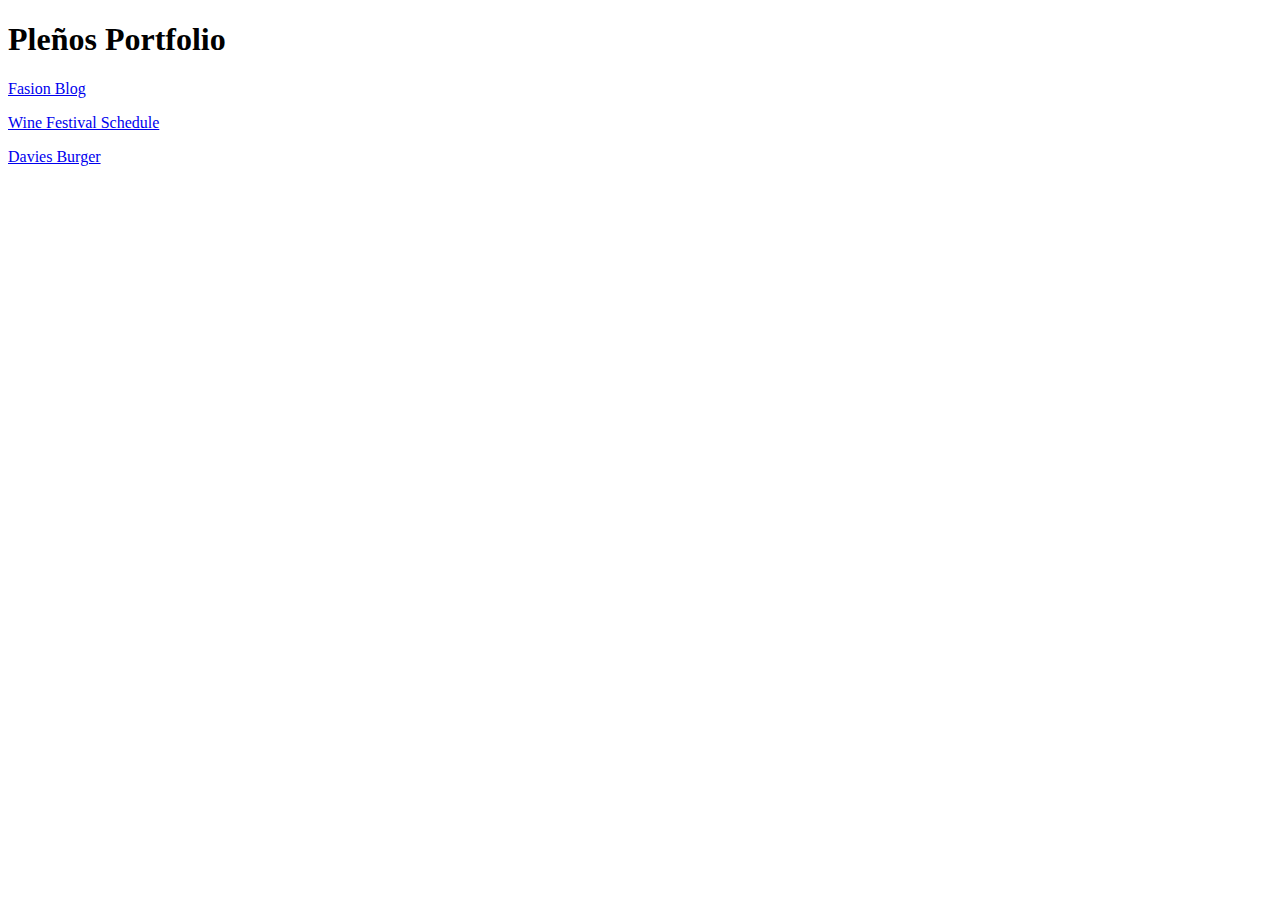
==== index.html @ 3eb18549 "Update index.html" ====
<!DOCTYPE html>
<html lang="en">
<head>
    <meta charset="UTF-8">
    <meta name="viewport" content="width=device-width, initial-scale=1.0">
    <title>Document</title>
</head>
<body>
    <h1> Pleños Portfolio </h1>
    <p><a href="Fashion%20Blog.html">Fasion Blog</a></p>
    <p><a href="WineFestivalSchedule.html">Wine Festival Schedule</a></p>
    <p><a href="DaviesBurger.html">Davies Burger</a></p>
</body>
</html>
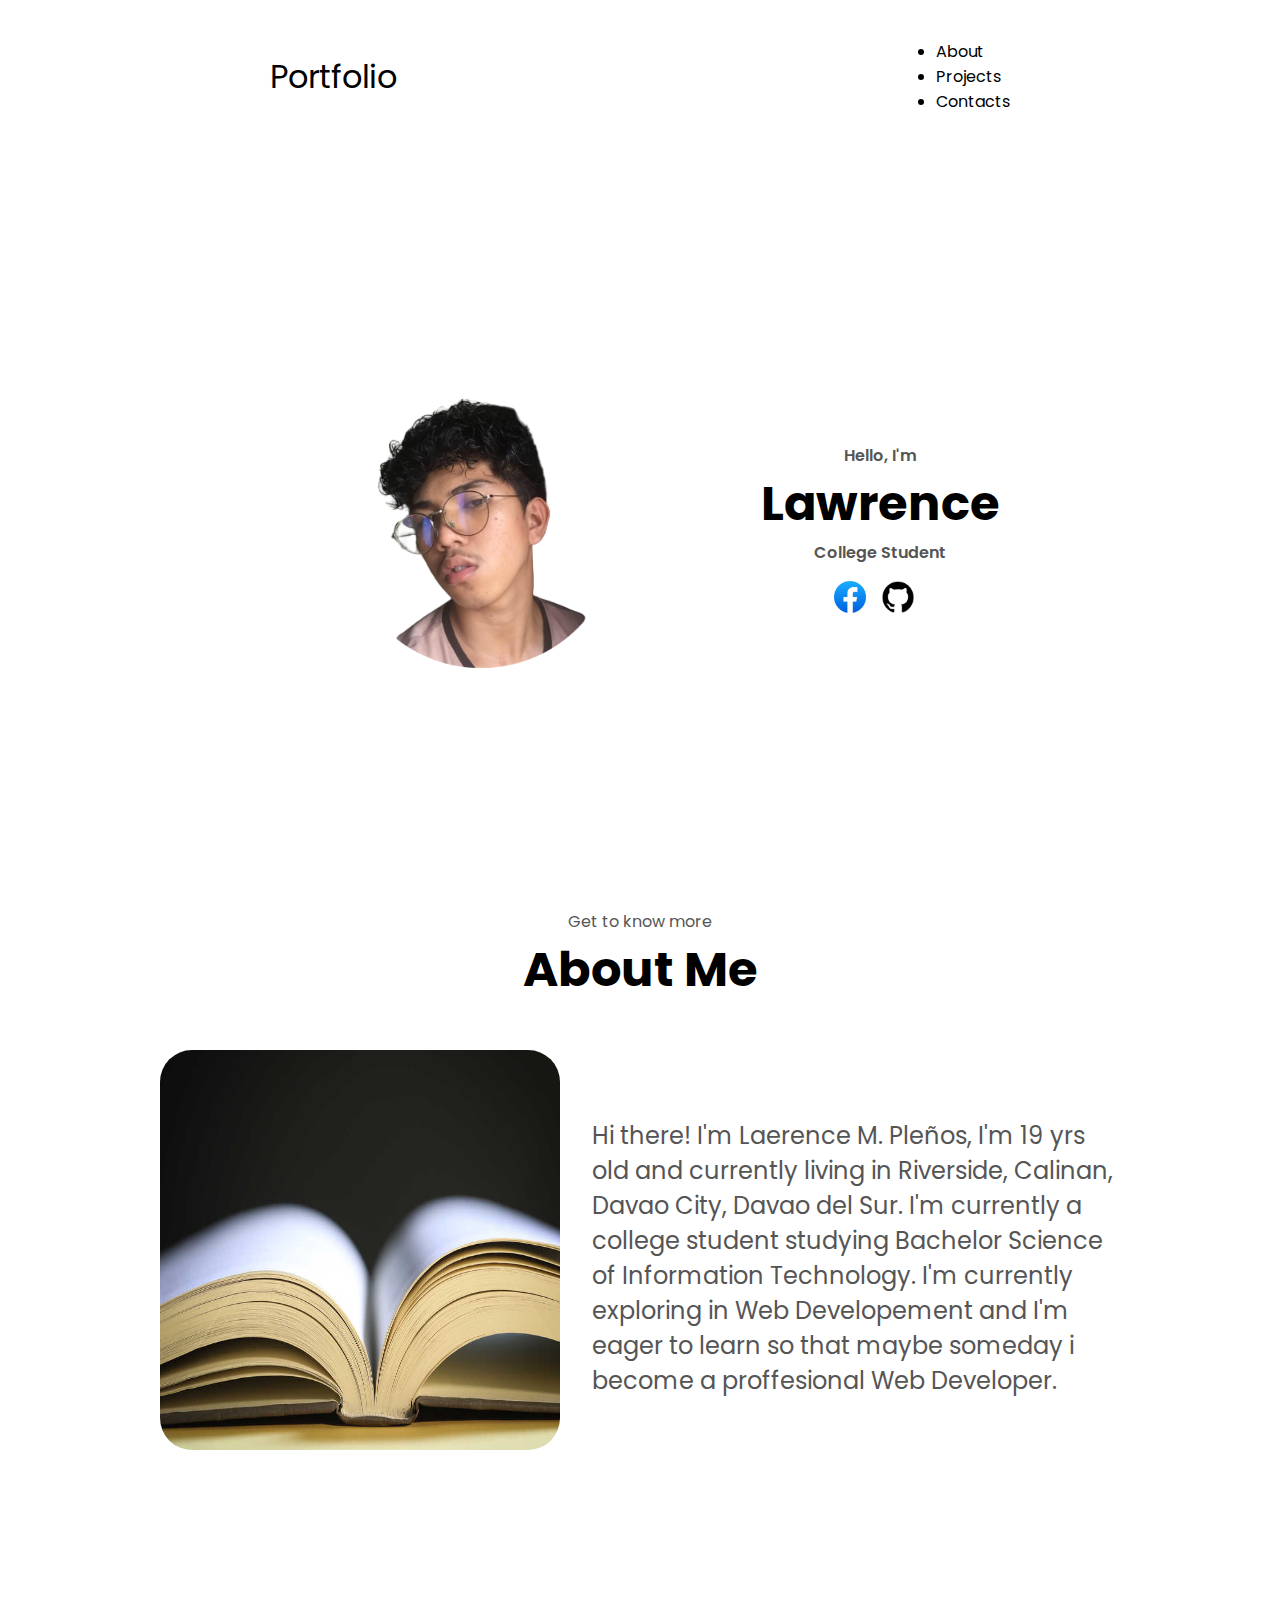
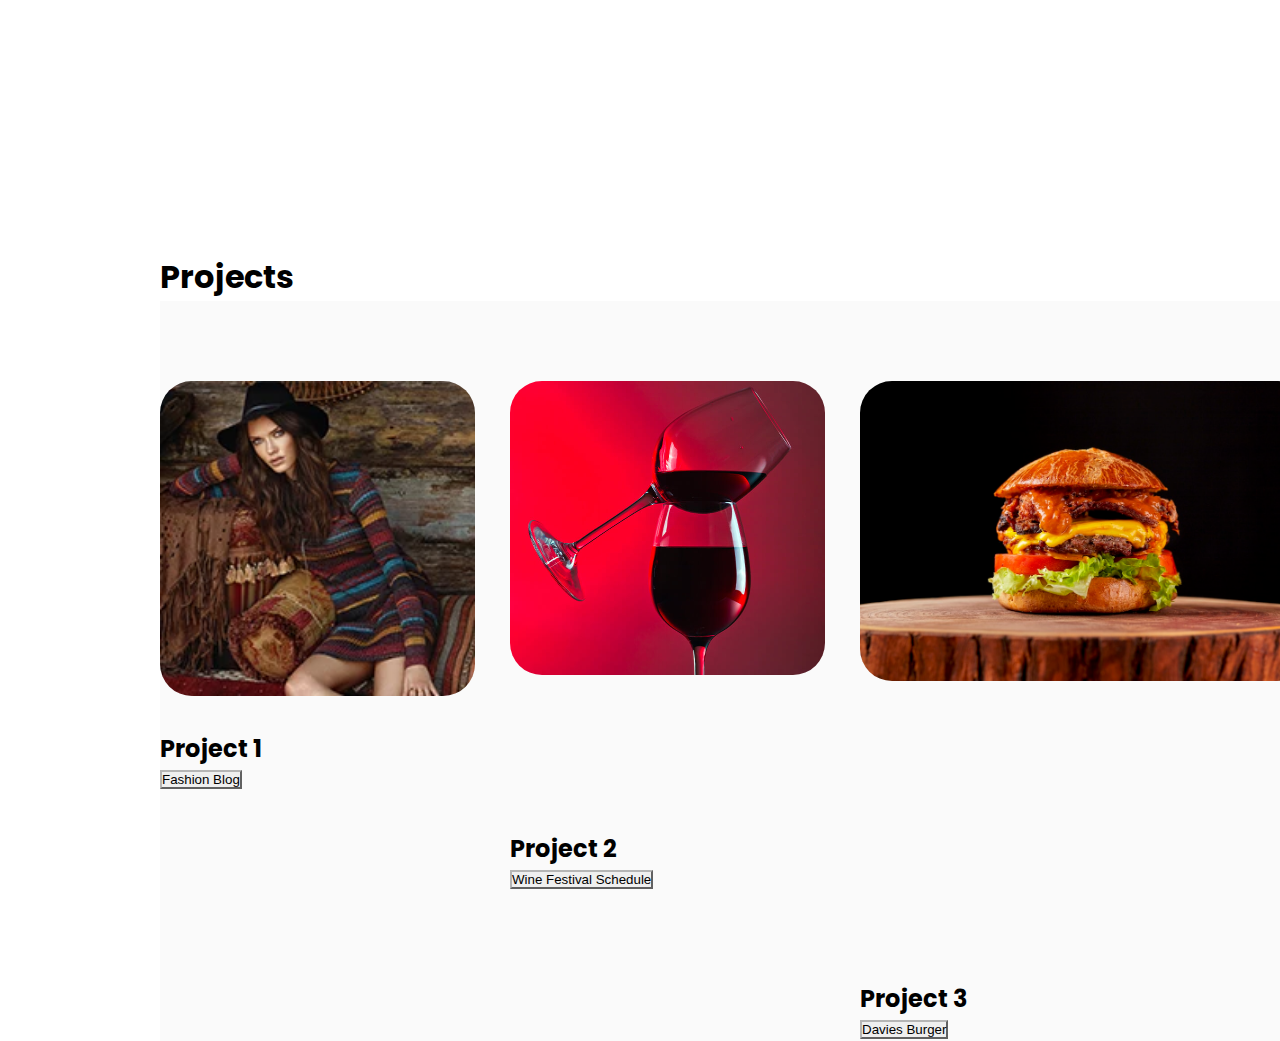
==== commit 7ba39aa6: "Update index.html" ====
--- a/index.html
+++ b/index.html
@@ -4,11 +4,117 @@
     <meta charset="UTF-8">
     <meta name="viewport" content="width=device-width, initial-scale=1.0">
     <title>Document</title>
+
+    <link rel="stylesheet" href="Portfolio.css">
+    
 </head>
 <body>
-    <h1> Pleños Portfolio </h1>
-    <p><a href="Fashion%20Blog.html">Fasion Blog</a></p>
-    <p><a href="WineFestivalSchedule.html">Wine Festival Schedule</a></p>
-    <p><a href="DaviesBurger.html">Davies Burger</a></p>
+    <nav id="desktop-nav">
+    <div class="logo">Portfolio</div>
+        <div>
+            <ul class="nav links">
+                <li><a href="#about">About</a></li>
+                <li><a href="#projects">Projects</a></li>
+                <li><a href="#contacts">Contacts</a></li>
+            </ul>
+        </div>
+    </nav>
+    <nav id="hamburger-nav">
+        <div class="logo">Portfolio</div>
+        <div class = "hamburger-menu">
+            <div class="hamburger-icon" onclick="toggleMenu">
+            <span></span>
+            <span></span>
+            <span></span>
+        </div>
+        <div class="menu-links">
+            <li><a href="#about" onclick="toggleMenu">About</a></li>
+            <li><a href="#projects" onclick="toggleMenu">Projects</a></li>
+            <li><a href="#contacts" onclick="toggleMenu">Contacts</a></li>
+        </div>
+        </div>
+    </nav>
+    <section id="profile">
+        <div class="section__pic-container">
+            <img src="./assets/Untitled_design-removebg-preview.png" alt="Lawrence profile picture">
+        </div>
+        <div class="section__text">
+            <p class="section__text__p1">Hello, I'm</p>
+            <h1 class="title">Lawrence</h1>
+            <p class="section__text__p2">College Student</p>
+            <div id="social-container">
+                <img src="./assets/download__4_-removebg-preview.png" alt="My Fb Profile"
+                class="icon" onclick="location.href='https://www.facebook.com/rence.mirayo.7/about'">
+                <img src="./assets/th__1_-removebg-preview.png" alt="My Github Profile"
+                class="icon" onclick="location.href='https://github.com/rence22'">
+            </div>
+        </div>  
+    </section>
+    <section id="about">
+        <p class="section__text__p1">Get to know more</p>
+        <h1 class="title">About Me</h1>
+        <div class="section-container">
+            <div class="section__pic-container">
+                <img src="./assets/copy-of-lk_books_harlan-158_wide-aba40cd92c03a1d9c7674c39ae62430435456461-s1100-c50.jpg" alt="profile picture"
+                class="about-pic">
+            </div>
+            <div class="about-container">
+                <div class="about-containers">
+                    <div class="details-container">
+
+                    </div>
+                </div>
+                <div class="text-container">
+                    <p>
+                        Hi there! I'm Laerence M. Pleños, I'm 19 yrs old and currently living in Riverside, Calinan, Davao City, Davao del Sur.
+                        I'm currently a college student studying Bachelor Science of Information Technology. I'm currently exploring in 
+                        Web Developement and I'm eager to learn so that maybe someday i become a proffesional Web Developer. 
+                    </p>
+                </div>
+            </div>
+        </div>
+    </section>
+    <section id="projects">
+        <p class="section__text__p1"></p>
+        <h1 class="text__h1">Projects</h1>
+        <div class="experience-details-container">
+            <div class="details-container color-container">
+                <div class="fashion-container">
+                    <img src="./assets/Fashion.jpg" alt="Project1" class="project-img">
+                </div>
+                <h2 class="experience-sub-title project-title1">Project 1</h2>
+                <div class="btn-container">
+                    <button class="btn btn-color-2 project-btn" 
+                    onclick="location.href='https://rence22.github.io/Fashion%20Blog.html'">
+                    Fashion Blog
+                    </button>
+                </div>
+            </div>
+            <div class="details-container color-container">
+                <div class="wine-container">
+                    <img src="./assets/wine.jpg" alt="Project1" class="project-img">
+                </div>
+                <h2 class="experience-sub-title project-title2">Project 2</h2>
+                <div class="btn-container">
+                    <button class="btn btn-color-2 project-btn" 
+                    onclick="location.href='https://rence22.github.io/WineFestivalSchedule.html'">
+                    Wine Festival Schedule
+                    </button>
+                </div>
+            </div>
+            <div class="details-container color-container">
+                <div class="burger-container">
+                    <img src="./assets/burger.jpg" alt="Project1" class="project-img">
+                </div>
+                <h2 class="experience-sub-title project-title3">Project 3</h2>
+                <div class="btn-container">
+                    <button class="btn btn-color-2 project-btn" 
+                    onclick="location.href='https://rence22.github.io/burger/burger.html'">
+                    Davies Burger
+                    </button>
+                </div>
+            </div>
+        </div>
+    </section>
 </body>
 </html>
--- a/Portfolio.css
+++ b/Portfolio.css
@@ -0,0 +1,271 @@
+/*Genereal*/
+
+  @import url('https://fonts.googleapis.com/css2?family=Poppins:ital,wght@0,300;0,400;0,600;1,500&family=Space+Mono&display=swap');
+
+* {
+    margin: 0;
+    padding: 0;
+}
+
+body {
+    font-family: "Poppins", sans-serif;
+}
+
+html {
+    scroll-behavior: smooth;
+}
+
+p {
+    color: rgb(85, 85, 85);
+}
+
+/*Transition*/
+
+a,
+ .btn {
+    transition: all 300ms ease;
+}
+
+/*Desktop nav*/
+
+nav,
+.nav-links{
+    display: flex;
+}
+
+nav {
+    justify-content: space-around;
+    align-items: center;
+    height: 17vh;
+}
+
+.nav-links {
+    gap: 2rem;
+    list-style: none;
+    font-size: 1.5rem;
+}
+
+a {
+    color: black;
+    text-decoration: none;
+    text-decoration: white;
+
+}
+
+a:hover {
+    color: gray;
+    text-decoration: underline;
+    text-decoration: rgb(181, 181, 181);
+}
+
+.logo {
+    font-size: 2rem;
+}
+
+.logo:hover {
+    cursor: default;
+}
+
+/*Hamburger menu*/
+
+#hamburger-nav{
+    display: none;
+}
+
+.hamburger-menu{
+    position: relative;
+    display: inline-block;
+}
+
+.hamburger-icon{
+    display: flex;
+    flex-direction: column;
+    justify-content: space-between;
+    height: 24px;
+    width: 30px;
+    cursor: pointer;
+}
+
+.hamburger-icon span{
+    width: 100%;
+    height: 2px;
+    background-color: black;
+    transition: all 0.3 ease-in-out;
+}
+
+.menu-links {
+    position: absolute;
+    top: 100%;
+    right: 0;
+    background-color: white;
+    width: fit-content;
+    max-height: 0;
+    overflow: hidden;
+    transition: all 0.3 ease-in-out;
+}
+
+/*Sections*/
+
+section {
+    padding-top: 4vh ;
+    height: 96vh;
+    margin: 0 10rem;
+    box-sizing: border-box;
+    min-height: fit-content;
+}
+
+.section-container {
+    display: flex;
+}
+
+/*Profile section*/
+
+#profile {
+    display: flex;
+    justify-content: center;
+    gap: 5rem;
+    height: 80vh;
+}
+
+.section__pic-container {
+    display: flex;
+    height: 400px;
+    width: 400ox;
+    margin: auto 0;
+}
+
+.section__text {
+    align-self: center;
+    text-align: center;
+}
+
+.section__text p{
+    font-weight: 600;
+}
+
+.section__text__p1{
+    text-align: center;
+}
+
+.section__text__p1{
+    font-size: 1.75rem;
+    margin-bottom: center;
+}
+
+.title{
+    font-size: 3rem;
+    text-align: center;
+}
+
+#socials-container{
+    display: flex;
+    justify-content: center;
+    margin-top: 1rem;
+    gap: 1rem;
+}
+
+/*icon*/
+
+.icon{
+    cursor: pointer;
+    height: 2rem;
+    margin-top: 1rem;
+}
+
+/*about*/
+
+#about{
+    position: relative;
+}
+
+.section__text__p1{
+    font-size: 1rem;
+    
+}
+
+.about-container{
+    gap: 2rem;
+    margin-top: 2rem;
+    margin-bottom: 2rem;
+}
+
+.about-pic{
+    border-radius: 2rem;
+    height: 400px;
+    width: 400px;
+    margin-right: 2rem;
+    margin-top: 2rem;
+}
+
+.about-container, text-container{
+    justify-content: center;
+    margin-top: 7rem;
+    font-size: 1.5rem;
+}
+
+/*projects*/
+
+.color-container{
+    border-color: rgb(181, 181, 181);
+    background: rgb(250,250,250);
+}
+
+.project-img{
+    border-radius: 2rem;
+    width: 90%;
+    width: 90%;
+}
+
+.project-title1{
+   
+    color: black;
+}
+.project-title2{
+
+    color: black;
+}
+.project-title3{
+    
+    color: black;
+}
+
+.project-btn{
+    color: black;
+    border-color: rgb(181, 181, 181);
+    justify-content: center;
+}
+
+.experience-details-container{
+    display: flex;
+}
+
+.text__h1{
+    font-size: 2rem;
+    margin-top: 5rem;
+}
+
+.wine-container{
+    margin-top: 5rem;
+    width: 350px;
+    height: 450px;
+}
+
+.fashion-container{
+    margin-top: 5rem;
+    width: 350px;
+    height: 350px;
+}
+
+.burger-container{
+    margin-top: 5rem;
+    width: 500px;
+    height: 600px;
+    
+}
+
+
+
+
+
+
+
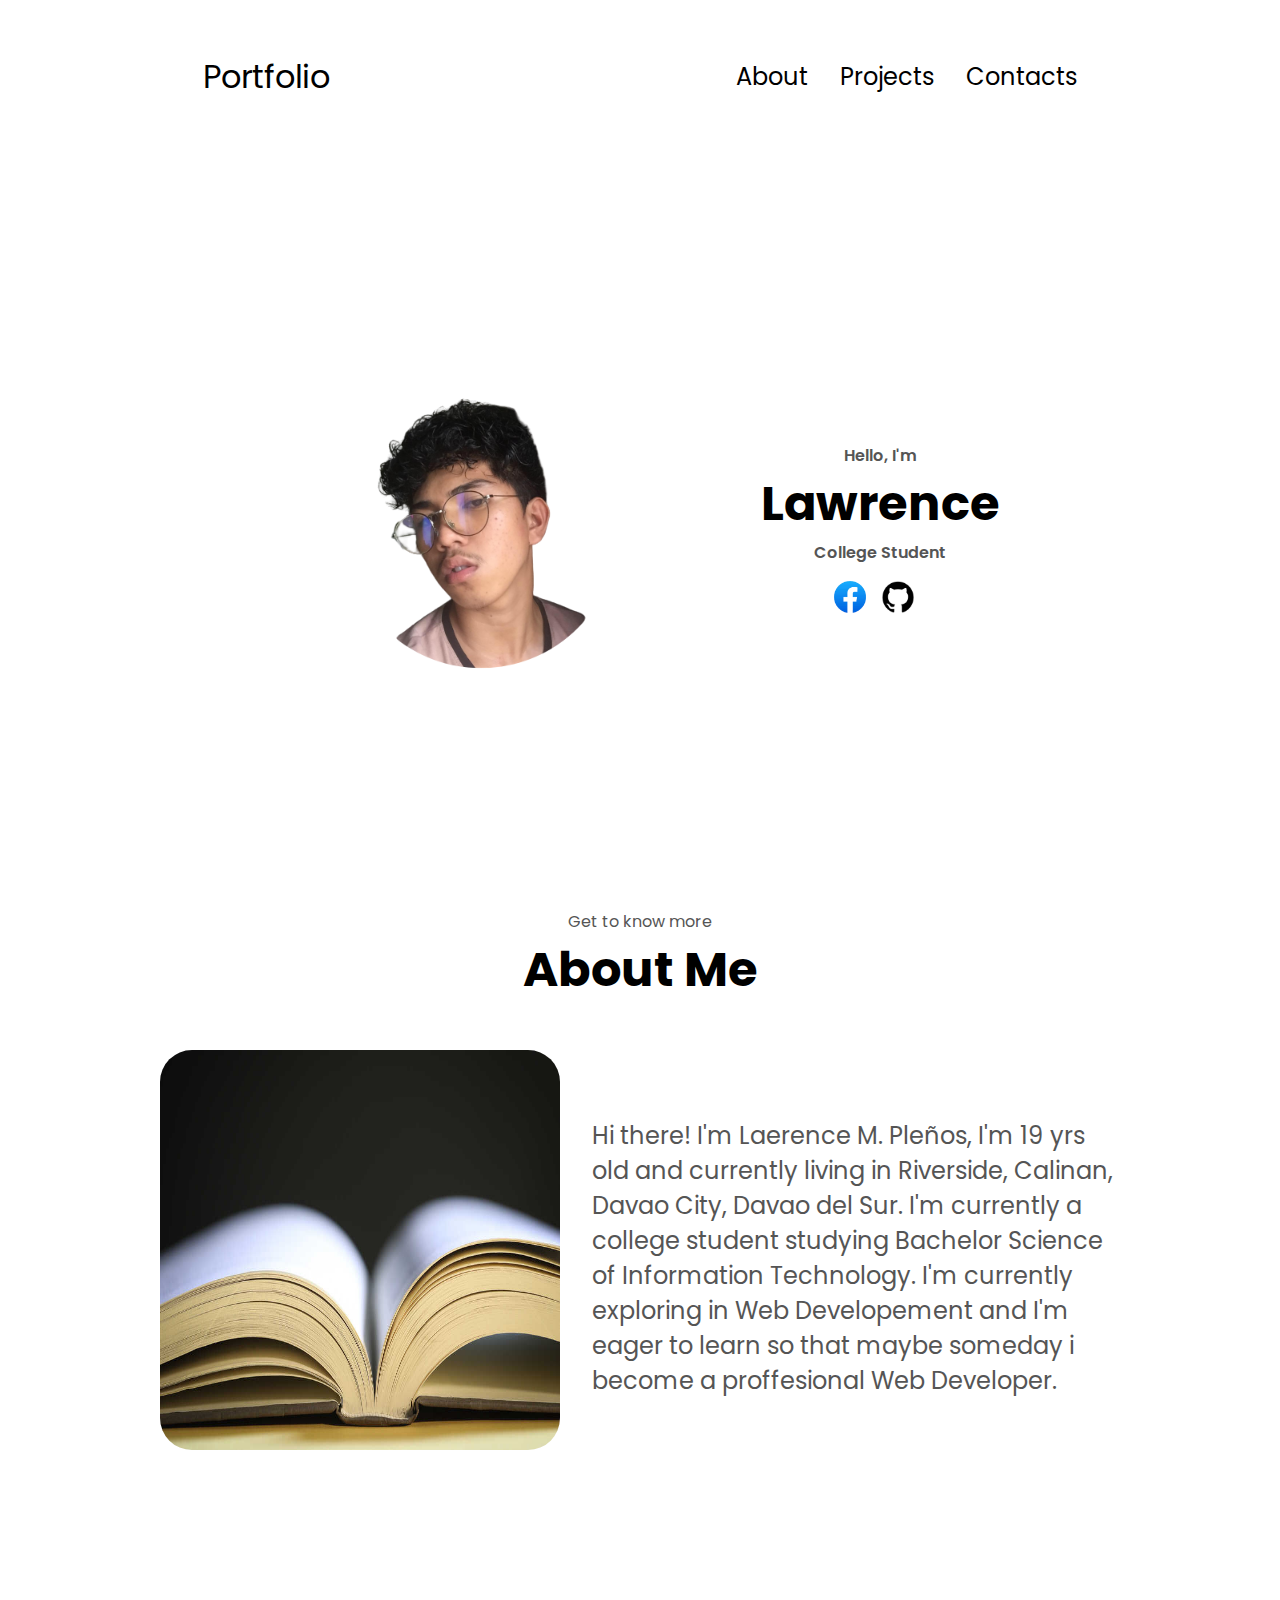
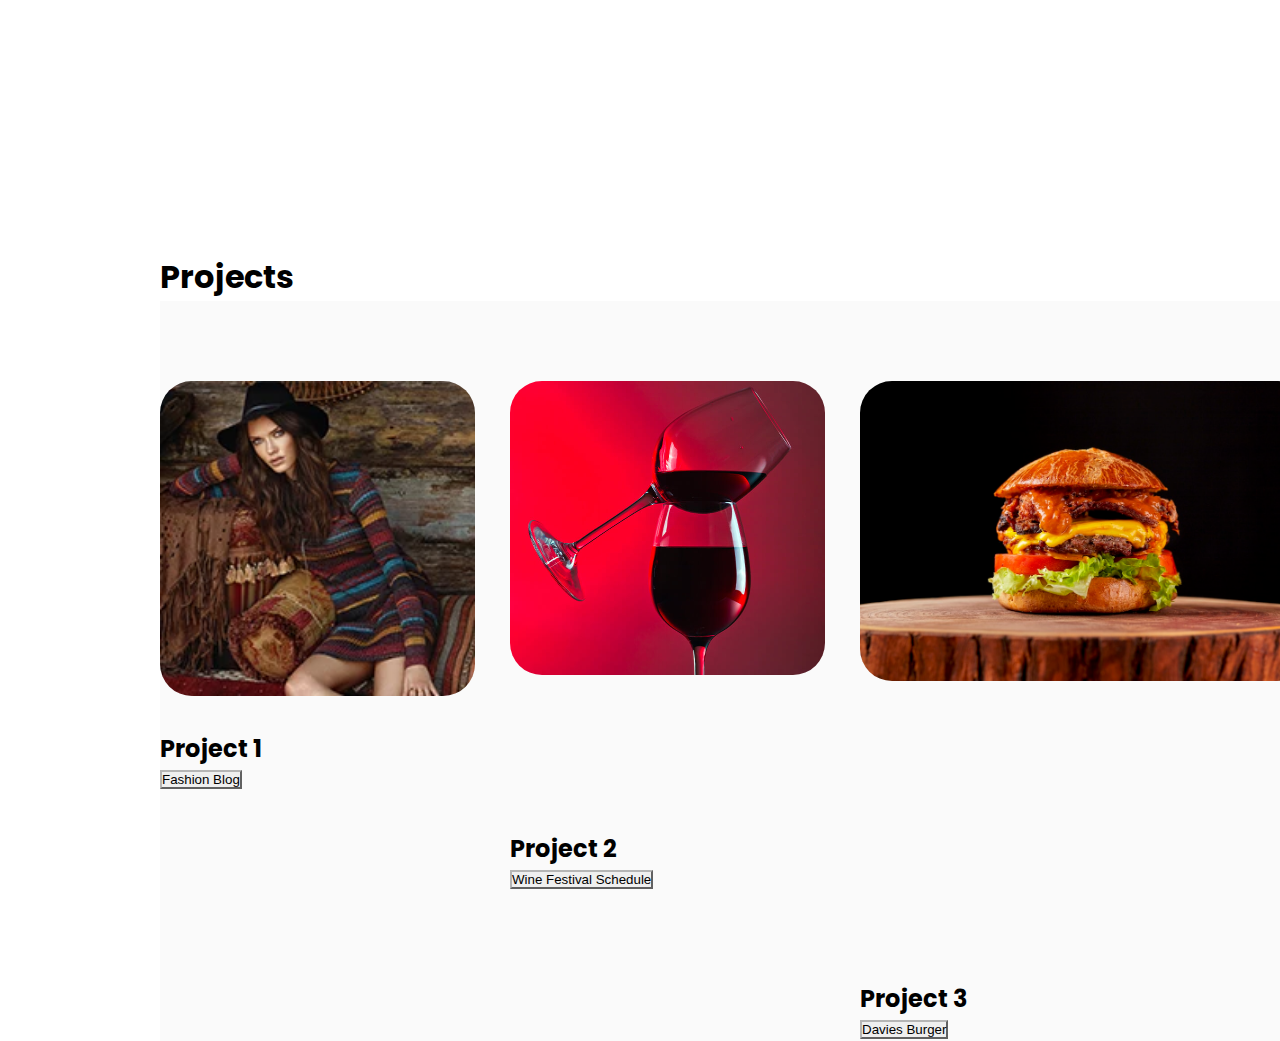
==== commit 70df65b6: "Update index.html" ====
--- a/index.html
+++ b/index.html
@@ -12,7 +12,7 @@
     <nav id="desktop-nav">
     <div class="logo">Portfolio</div>
         <div>
-            <ul class="nav links">
+            <ul class="nav-links">
                 <li><a href="#about">About</a></li>
                 <li><a href="#projects">Projects</a></li>
                 <li><a href="#contacts">Contacts</a></li>
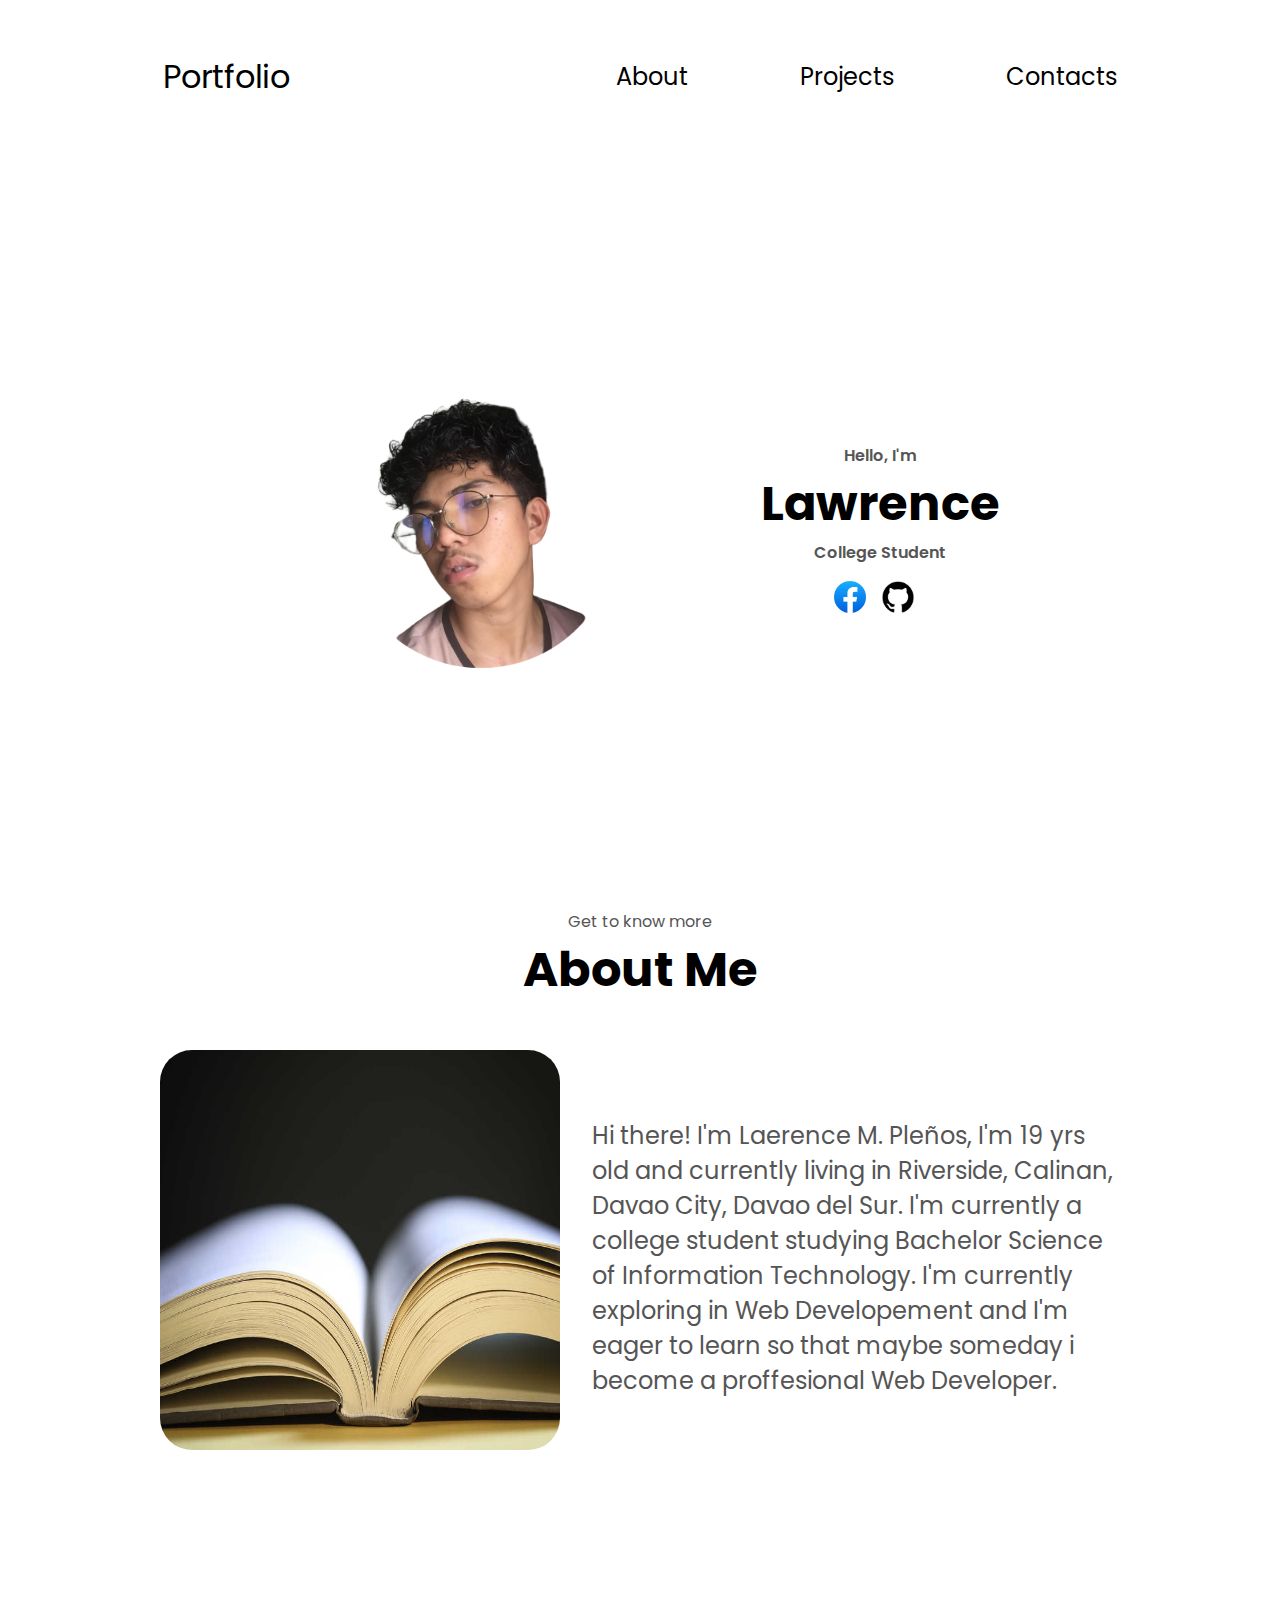
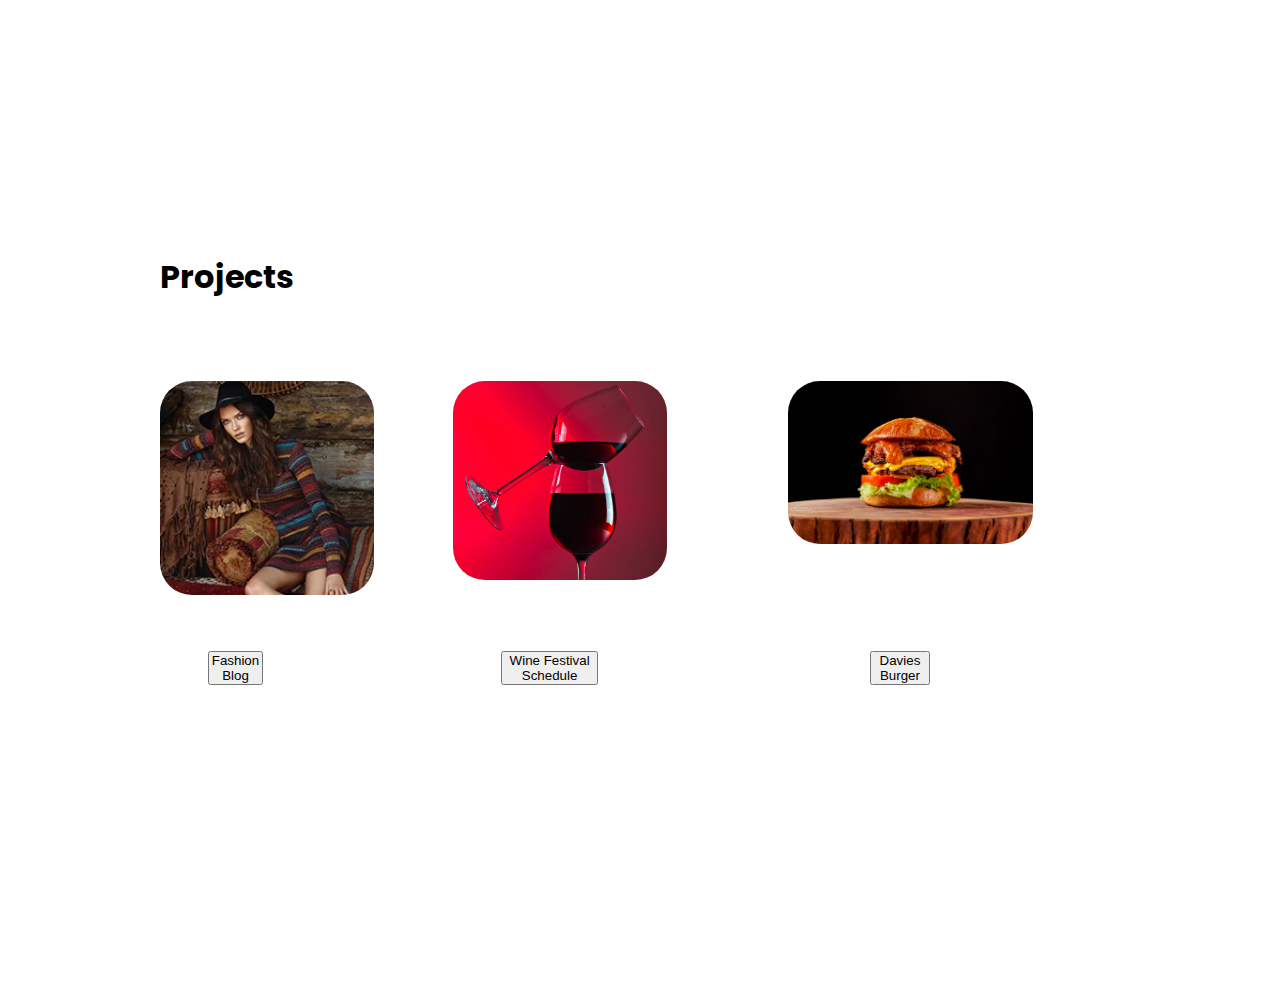
==== commit 91732090: "Update index.html" ====
--- a/index.html
+++ b/index.html
@@ -78,37 +78,40 @@
         <p class="section__text__p1"></p>
         <h1 class="text__h1">Projects</h1>
         <div class="experience-details-container">
+            
             <div class="details-container color-container">
+
+                <!--FIrts-->
                 <div class="fashion-container">
                     <img src="./assets/Fashion.jpg" alt="Project1" class="project-img">
                 </div>
-                <h2 class="experience-sub-title project-title1">Project 1</h2>
+                    
                 <div class="btn-container">
-                    <button class="btn btn-color-2 project-btn" 
+                    <button class="btn" 
                     onclick="location.href='https://rence22.github.io/Fashion%20Blog.html'">
                     Fashion Blog
                     </button>
                 </div>
-            </div>
-            <div class="details-container color-container">
+
+                <!--Second-->
                 <div class="wine-container">
                     <img src="./assets/wine.jpg" alt="Project1" class="project-img">
                 </div>
-                <h2 class="experience-sub-title project-title2">Project 2</h2>
+                
                 <div class="btn-container">
-                    <button class="btn btn-color-2 project-btn" 
+                    <button class="btn" 
                     onclick="location.href='https://rence22.github.io/WineFestivalSchedule.html'">
                     Wine Festival Schedule
                     </button>
                 </div>
-            </div>
-            <div class="details-container color-container">
+            
+                <!--hirs-->
                 <div class="burger-container">
                     <img src="./assets/burger.jpg" alt="Project1" class="project-img">
                 </div>
-                <h2 class="experience-sub-title project-title3">Project 3</h2>
+                
                 <div class="btn-container">
-                    <button class="btn btn-color-2 project-btn" 
+                    <button class="btn" 
                     onclick="location.href='https://rence22.github.io/burger/burger.html'">
                     Davies Burger
                     </button>
--- a/Portfolio.css
+++ b/Portfolio.css
@@ -40,7 +40,7 @@
 }
 
 .nav-links {
-    gap: 2rem;
+    gap: 7rem;
     list-style: none;
     font-size: 1.5rem;
 }
@@ -236,7 +236,7 @@
 }
 
 .experience-details-container{
-    display: flex;
+    display: flex   ;
 }
 
 .text__h1{
@@ -258,14 +258,23 @@
 
 .burger-container{
     margin-top: 5rem;
-    width: 500px;
+    width: 400px;
     height: 600px;
     
 }
 
-
-
-
-
-
-
+.details-container{
+    display: contents;
+    flex-wrap: wrap;
+    margin: 5rem;
+}
+
+
+
+.btn{
+    position: relative;
+    top: 350px;
+    left: -190px        ;
+}
+
+
